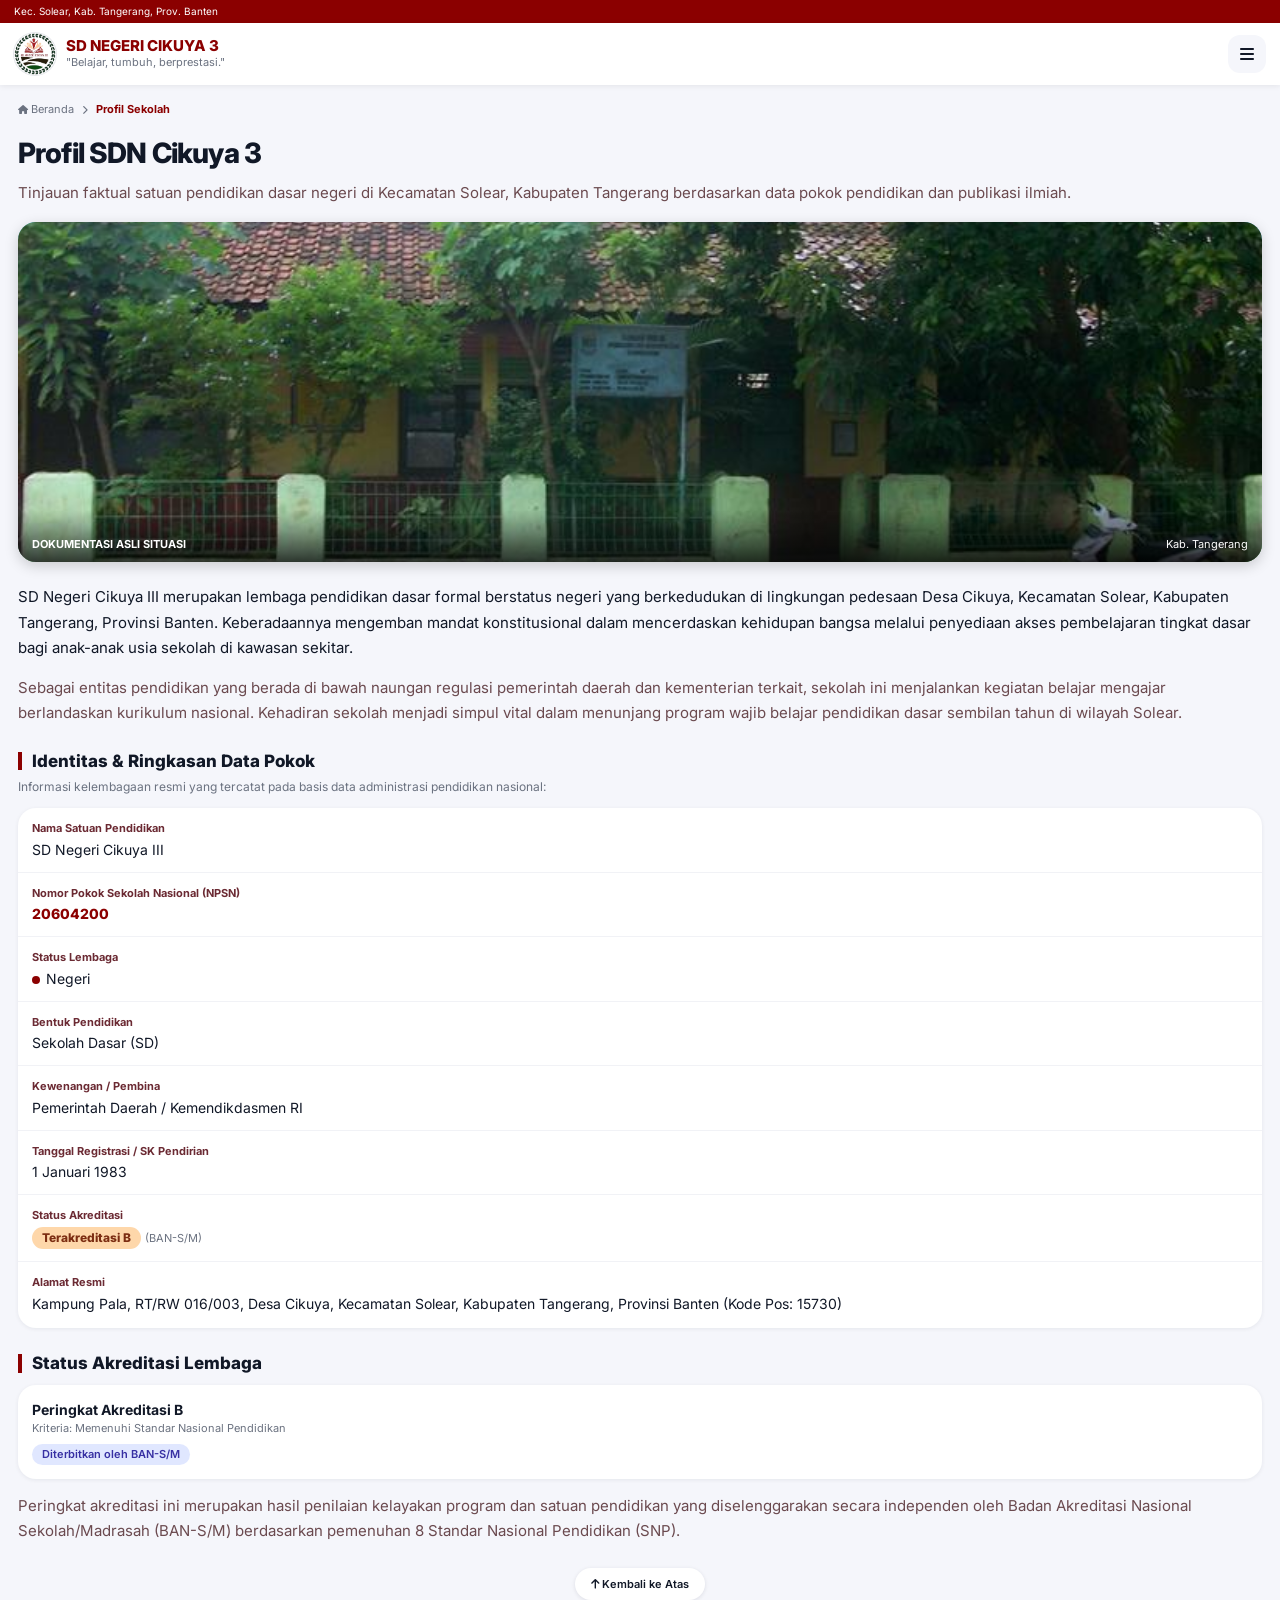
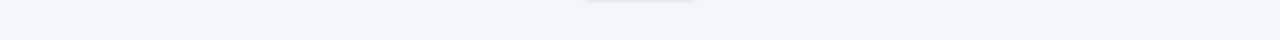
==== profil.html @ 25b9640c "Add files via upload" ====
<!DOCTYPE html>
<html lang="id">
<head>
<meta charset="UTF-8">
<meta name="viewport" content="width=device-width, initial-scale=1">
<title>Profil Sekolah | SD Negeri Cikuya 3</title>
<link rel="preconnect" href="https://fonts.googleapis.com">
<link href="https://fonts.googleapis.com/css2?family=Inter:wght@400;500;600;700;800&display=swap" rel="stylesheet">
<link rel="stylesheet" href="https://cdnjs.cloudflare.com/ajax/libs/font-awesome/6.5.2/css/all.min.css">
<link rel="icon" type="image/png" href="logo.png">
<link rel="stylesheet" href="style.css">
</head>
<body>
<div class="topbar"></i> Kec. Solear, Kab. Tangerang, Prov. Banten</div>

<header class="header">
  <a href="index.html" class="brand">
    <span class="logo"><img src="logo.png" alt="Logo SDN Cikuya 3"></span>
    <span><strong>SD NEGERI CIKUYA 3</strong><small>"Belajar, tumbuh, berprestasi."</small></span>
  </a>
  <button class="icon-btn" id="openMenu" aria-label="Buka menu"><i class="fa-solid fa-bars"></i></button>
</header>

<div class="overlay" id="overlay"></div>
<aside class="drawer" id="drawer" aria-hidden="true">
  <div class="drawer-head">
    <span class="logo"><img src="logo.png" alt="Logo SDN Cikuya 3"></span>
    <span><strong>SDN CIKUYA 3</strong><small>"Belajar, tumbuh, berprestasi."</small></span>
    <button class="close-btn" id="closeMenu" aria-label="Tutup menu"><i class="fa-solid fa-xmark"></i></button>
  </div>
  <nav>
    <a href="index.html"><i class="fa-solid fa-house"></i> Beranda</a>
    <a href="profil.html" class="active"><i class="fa-solid fa-building-columns"></i> Profil Sekolah</a>
    <a href="index.html#galeri"><i class="fa-regular fa-images"></i> Galeri Kegiatan</a>
    <a href="index.html#warta"><i class="fa-regular fa-newspaper"></i> Berita &amp; Informasi</a>
    <a href="index.html#legalitas"><i class="fa-solid fa-award"></i> Akreditasi</a>
    <a href="index.html#kontak"><i class="fa-solid fa-phone"></i> Kontak</a>
  </nav>
  <div class="drawer-foot"><small>STATUS AKREDITASI</small><span class="badge gold">TERAKREDITASI B</span></div>
</aside>

<main class="page" id="atas">
  <nav class="crumb" aria-label="Breadcrumb">
    <a href="index.html"><i class="fa-solid fa-house"></i> Beranda</a>
    <i class="fa-solid fa-chevron-right"></i>
    <span>Profil Sekolah</span>
  </nav>

  <h1>Profil SDN Cikuya 3</h1>
  <p class="lead">Tinjauan faktual satuan pendidikan dasar negeri di Kecamatan Solear, Kabupaten Tangerang berdasarkan data pokok pendidikan dan publikasi ilmiah.</p>

  <figure class="photo-hero">
    <img src="foto-sekolah.jpg" alt="Gedung SD Negeri Cikuya 3">
    <figcaption><b>DOKUMENTASI ASLI SITUASI</b><span>Kab. Tangerang</span></figcaption>
  </figure>

  <p class="prose dark">SD Negeri Cikuya III merupakan lembaga pendidikan dasar formal berstatus negeri yang berkedudukan di lingkungan pedesaan Desa Cikuya, Kecamatan Solear, Kabupaten Tangerang, Provinsi Banten. Keberadaannya mengemban mandat konstitusional dalam mencerdaskan kehidupan bangsa melalui penyediaan akses pembelajaran tingkat dasar bagi anak-anak usia sekolah di kawasan sekitar.</p>
  <p class="prose">Sebagai entitas pendidikan yang berada di bawah naungan regulasi pemerintah daerah dan kementerian terkait, sekolah ini menjalankan kegiatan belajar mengajar berlandaskan kurikulum nasional. Kehadiran sekolah menjadi simpul vital dalam menunjang program wajib belajar pendidikan dasar sembilan tahun di wilayah Solear.</p>

  <h2 class="sec">Identitas &amp; Ringkasan Data Pokok</h2>
  <p class="sub">Informasi kelembagaan resmi yang tercatat pada basis data administrasi pendidikan nasional:</p>
  <div class="idlist">
    <div class="idrow"><small>Nama Satuan Pendidikan</small><span>SD Negeri Cikuya III</span></div>
    <div class="idrow"><small>Nomor Pokok Sekolah Nasional (NPSN)</small><span class="red-t strong">20604200</span></div>
    <div class="idrow"><small>Status Lembaga</small><span><i class="dot"></i>Negeri</span></div>
    <div class="idrow"><small>Bentuk Pendidikan</small><span>Sekolah Dasar (SD)</span></div>
    <div class="idrow"><small>Kewenangan / Pembina</small><span>Pemerintah Daerah / Kemendikdasmen RI</span></div>
    <div class="idrow"><small>Tanggal Registrasi / SK Pendirian</small><span>1 Januari 1983</span></div>
    <div class="idrow"><small>Status Akreditasi</small><span><b class="pill">Terakreditasi B</b> <em>(BAN-S/M)</em></span></div>
    <div class="idrow"><small>Alamat Resmi</small><span class="addr-t">Kampung Pala, RT/RW 016/003, Desa Cikuya, Kecamatan Solear, Kabupaten Tangerang, Provinsi Banten (Kode Pos: 15730)</span></div>
  </div>

  <h2 class="sec">Status Akreditasi Lembaga</h2>
  <div class="akr">
    <strong>Peringkat Akreditasi B</strong>
    <small>Kriteria: Memenuhi Standar Nasional Pendidikan</small>
    <span class="pill blue">Diterbitkan oleh BAN-S/M</span>
  </div>
  <p class="prose">Peringkat akreditasi ini merupakan hasil penilaian kelayakan program dan satuan pendidikan yang diselenggarakan secara independen oleh Badan Akreditasi Nasional Sekolah/Madrasah (BAN-S/M) berdasarkan pemenuhan 8 Standar Nasional Pendidikan (SNP).</p>

  <a class="totop" href="#atas"><i class="fa-solid fa-arrow-up"></i> Kembali ke Atas</a>
</main>

<script src="script.js"></script>
</body>
</html>
---- style.css ----
:root{--maroon:#8b0000;--maroon-d:#5f0010;--maroon-s:#fdecee;--gold:#b7791f;--gold-s:#fef3c7;--blue:#4f46e5;--blue-s:#e0e7ff;--ink:#111827;--mute:#6b7280;--bg:#f5f6fb;--card:#fff;--line:#e5e7eb;--navy:#1e293b}
*{box-sizing:border-box;margin:0;padding:0}
html{scroll-behavior:smooth;scroll-padding-top:120px}
body{font-family:Inter,system-ui,sans-serif;background:var(--bg);color:var(--ink);max-width:480px;margin:0 auto;line-height:1.5;font-size:14px}
a{color:inherit;text-decoration:none}
button{font:inherit;border:0;background:none;cursor:pointer;color:inherit}
small{font-size:11px;color:var(--mute);display:block}
:focus-visible{outline:2px solid var(--gold);outline-offset:2px}

.topbar{background:var(--maroon);color:#fff;font-size:10px;padding:4px 14px}
.header{position:sticky;top:0;z-index:30;background:#fff;display:flex;justify-content:space-between;align-items:center;padding:10px 14px;box-shadow:0 1px 6px rgba(0,0,0,.08)}
.brand{display:flex;gap:10px;align-items:center}
.brand strong{display:block;color:var(--maroon);font-size:15px;font-weight:800;line-height:1.1}
.logo{width:42px;height:42px;border-radius:50%;background:#fff;display:grid;place-items:center;flex:none;overflow:hidden;box-shadow:0 0 0 1px var(--line)}
.logo img{width:100%;height:100%;object-fit:cover}
.icon-btn{width:38px;height:38px;border-radius:12px;background:var(--bg);font-size:16px}

.overlay{position:fixed;inset:0;background:rgba(15,23,42,.65);opacity:0;pointer-events:none;transition:opacity .25s;z-index:40}
.overlay.show{opacity:1;pointer-events:auto}
.drawer{position:fixed;top:0;bottom:0;left:0;width:78%;max-width:300px;background:#fff;z-index:50;transform:translateX(-100%);transition:transform .28s;display:flex;flex-direction:column}
.drawer.open{transform:none}
.drawer-head{background:var(--maroon);color:#fff;padding:16px;display:flex;gap:10px;align-items:center;position:relative}
.drawer-head small{color:#fbd5d5}
.drawer-head .logo{background:#fff;color:var(--maroon)}
.close-btn{margin-left:auto;width:34px;height:34px;border-radius:50%;background:rgba(255,255,255,.18);color:#fff}
.close-btn.dark{background:var(--bg);color:var(--ink);position:absolute;top:12px;right:12px}
.drawer nav{flex:1;padding:8px 0}
.drawer nav a{display:flex;gap:12px;align-items:center;padding:14px 20px;font-weight:600;font-size:13px}
.drawer nav a i{color:var(--maroon);width:18px}
.drawer nav a:hover{background:var(--maroon-s)}
.drawer-foot{background:var(--blue-s);padding:14px 20px}

.hero{min-height:340px;display:flex;align-items:flex-end;color:#fff;background:linear-gradient(180deg,rgba(95,0,16,.3),rgba(60,0,10,.92)),url("foto-sekolah.jpg") center/cover no-repeat}
.hero-body{padding:24px 18px 46px}
.hero h1{font-size:34px;font-weight:800;letter-spacing:-.03em;margin:10px 0 6px}
.hero p{font-size:14px;opacity:.92;margin-bottom:16px}
.chips{display:flex;gap:6px;flex-wrap:wrap}
.chip{background:rgba(255,255,255,.92);color:var(--ink);font-size:10px;font-weight:700;padding:4px 10px;border-radius:99px}
.chip.red{color:var(--maroon)}
.chip.dark{background:rgba(255,255,255,.12);color:#fff}
.btn{background:var(--maroon);color:#fff;font-weight:700;padding:12px 20px;border-radius:12px;box-shadow:0 6px 16px rgba(0,0,0,.3)}
.btn:hover{background:#a10012}

.sheet{background:var(--bg);border-radius:24px 24px 0 0;margin-top:-24px;position:relative;padding:14px 14px 20px}
.card{background:var(--card);border-radius:18px;box-shadow:0 1px 4px rgba(17,24,39,.07);padding:14px}
.sec{display:flex;justify-content:space-between;align-items:baseline;font-size:17px;font-weight:800;margin:26px 0 12px;padding-left:10px;border-left:4px solid var(--maroon);line-height:1.1}
.sec small{font-size:10px;font-weight:600}
.grid2{display:grid;grid-template-columns:1fr 1fr;gap:10px;margin-bottom:12px}
.grid2.tight{margin:12px 0 10px}
.grid3{display:grid;grid-template-columns:repeat(3,1fr);gap:10px}
.red-t{color:var(--maroon)}.gold-t{color:var(--gold)}
.badge{display:inline-block;font-size:10px;font-weight:800;padding:3px 9px;border-radius:99px}
.badge.gold{background:var(--gold-s);color:#92400e}
.tile{width:38px;height:38px;border-radius:12px;display:grid;place-items:center;flex:none}
.tile.blue{background:var(--blue-s);color:var(--blue)}.tile.red{background:var(--maroon);color:#fff}.tile.gold{background:var(--gold-s);color:var(--gold)}
.tile.round{border-radius:50%}
.label{font-weight:800;color:var(--maroon);margin-bottom:2px}

.welcome{display:flex;gap:12px}
.welcome p{font-size:13px}
.stat b{display:block;font-size:26px;font-weight:800;margin:4px 0 8px}
.stat em{font-size:11px;font-weight:500;color:var(--mute);font-style:normal}
.stat .foot{display:block;background:var(--bg);border-radius:8px;padding:5px 8px;font-size:10px;text-align:center;color:var(--mute)}
.legal-head{display:flex;gap:10px;align-items:center}
.legal-head div{flex:1}.legal-head strong{font-size:13px;display:block}
.cell{background:var(--blue-s);border-radius:12px;padding:10px}
.cell b{font-size:13px}
.note{background:var(--maroon-s);border-radius:12px;padding:10px 12px;font-size:11px;font-weight:600;color:var(--maroon)}

.quick{background:#fff;border-radius:16px;padding:14px 6px;display:flex;flex-direction:column;align-items:center;gap:4px;text-align:center;box-shadow:0 1px 4px rgba(17,24,39,.07);transition:transform .15s}
.quick:active{transform:scale(.96)}
.quick b{font-size:12px}.quick small{font-size:10px}

.announce{background:var(--maroon);color:#fff;border-radius:18px;padding:14px;margin-bottom:10px}
.announce small{display:inline;color:#fbd5d5}
.announce h3{font-size:15px;margin:6px 0 4px}.announce p{font-size:11px;opacity:.9}
.news{display:flex;gap:12px;margin-bottom:10px;align-items:center}
.news h3{font-size:13px;margin:4px 0}
.thumb,.photo{display:grid;place-items:center;color:#fff;font-size:26px;border-radius:12px}
.thumb{width:84px;height:84px;flex:none}
.g1{background:linear-gradient(135deg,#16a34a,#065f46)}.g2{background:linear-gradient(135deg,#dc2626,#7f1d1d)}
.g3{background:linear-gradient(135deg,#ef4444,#7f1d1d)}.g4{background:linear-gradient(135deg,#f59e0b,#78350f)}

.scroller{display:grid;grid-template-columns:repeat(3,1fr);gap:10px}
.mini{min-width:130px;text-align:center;display:flex;flex-direction:column;align-items:center;gap:4px}
.mini-photo{width:100%;height:90px;border-radius:14px 14px 0 0;object-fit:cover;display:block;margin:0 0 6px}
.mini b{font-size:12px}
.gal{padding:0;overflow:hidden}
.gal .photo{height:110px;border-radius:0;width:100%;object-fit:cover;display:block}
.gal b,.gal small{padding:0 10px}.gal b{display:block;margin-top:8px;font-size:12px}.gal small{padding-bottom:10px}
.prestasi{background:var(--gold-s)}
.prestasi strong{display:block;margin-bottom:10px;font-size:13px}
.row{background:#fff;border-radius:12px;padding:10px;margin-bottom:6px;display:flex;gap:10px;align-items:center;font-size:12px}
.row b{margin-left:auto;font-size:11px}
.num{width:24px;height:24px;border-radius:50%;background:var(--gold-s);color:var(--gold);display:grid;place-items:center;font-weight:800;font-size:11px;flex:none}

.map{height:220px;border-radius:14px;position:relative;margin-bottom:10px;overflow:hidden}
.map iframe{width:100%;height:100%;display:block}
.coord{position:absolute;left:8px;right:8px;bottom:8px;background:var(--navy);color:#fff;border-radius:10px;padding:8px 10px;display:flex;justify-content:space-between;align-items:center;font-size:11px}
.coord a{background:var(--maroon);padding:4px 10px;border-radius:8px;font-weight:700}
.addr{background:var(--bg);color:var(--ink);font-weight:500;font-size:13px;margin-bottom:8px}
.addr small{font-weight:700;margin-bottom:2px}
.contact{display:flex;gap:12px;align-items:center;background:var(--bg);border-radius:14px;padding:10px;margin-bottom:8px}
.contact span:nth-child(2){flex:1}.contact b{font-size:14px;word-break:break-all}
.tagline{margin-top:12px;text-align:center}.tagline small{margin-top:4px;font-size:10px}

.footer{background:var(--navy);color:#cbd5e1;padding:26px 18px 20px}
.footer .brand strong{color:#fff}.footer small{color:#94a3b8}
.footer p{margin:12px 0;font-size:13px}
.footer h4{font-size:11px;color:#fbbf24;margin-top:16px}
.social{display:flex;gap:8px;margin:14px 0}
.social a{width:34px;height:34px;border-radius:50%;background:rgba(255,255,255,.1);display:grid;place-items:center}
.copy{text-align:center;margin-top:20px;font-size:10px}

.modal{position:fixed;inset:0;z-index:60;background:rgba(15,23,42,.7);display:none;align-items:flex-end;justify-content:center}
.modal.show{display:flex}
.modal-box{background:#fff;width:100%;max-width:480px;max-height:85vh;overflow-y:auto;border-radius:24px 24px 0 0;padding:24px 20px 28px;position:relative;animation:up .25s}
.modal-box h3{color:var(--maroon);font-size:18px;margin-bottom:10px;padding-right:40px}
.modal-box p,.modal-box li{font-size:13px;margin-bottom:8px}
.modal-box ul{padding-left:18px}
@keyframes up{from{transform:translateY(40px);opacity:0}}
@media (prefers-reduced-motion:reduce){*{transition:none!important;animation:none!important}}

/* ===== Halaman Profil ===== */
.btn{display:inline-block}
.drawer nav a.active{background:var(--maroon-s);color:var(--maroon)}
.page{padding:16px 18px 40px;background:var(--bg)}
.crumb{display:flex;align-items:center;gap:8px;font-size:11px;color:var(--mute);margin-bottom:14px}
.crumb i{font-size:9px}.crumb span{color:var(--maroon);font-weight:700}
.page h1{font-size:28px;font-weight:800;letter-spacing:-.03em;margin-bottom:8px}
.lead{font-size:15px;color:#6b4a4f;margin-bottom:18px}
.photo-hero{position:relative;height:200px;border-radius:18px;overflow:hidden;margin-bottom:22px;box-shadow:0 4px 14px rgba(0,0,0,.18);background:linear-gradient(180deg,#7dd3fc,#86efac 60%,#166534)}
.photo-hero img{width:100%;height:100%;object-fit:cover;display:block}
.photo-hero figcaption{position:absolute;left:0;right:0;bottom:0;display:flex;justify-content:space-between;padding:26px 14px 10px;color:#fff;font-size:11px;background:linear-gradient(transparent,rgba(0,0,0,.75))}
.prose{font-size:15px;color:#6b4a4f;margin-bottom:14px;line-height:1.7}
.prose.dark{color:var(--ink)}
.sub{font-size:12px;color:var(--mute);margin:-4px 0 12px}
.idlist{background:#fff;border-radius:18px;box-shadow:0 1px 4px rgba(17,24,39,.07);overflow:hidden}
.idrow{padding:12px 14px;border-bottom:1px solid #f1f2f6}
.idrow:last-child{border:0}
.idrow small{color:#6b2a33;font-weight:700;margin-bottom:2px}
.idrow span{font-size:14px}
.idrow .strong{font-weight:800}
.idrow em{font-size:11px;color:var(--mute);font-style:normal}
.dot{display:inline-block;width:8px;height:8px;border-radius:50%;background:var(--maroon);margin-right:6px}
.pill{display:inline-block;background:#fed7aa;color:#7c2d12;font-size:12px;font-weight:800;padding:2px 10px;border-radius:99px}
.pill.blue{background:var(--blue-s);color:#3730a3;font-size:11px;font-weight:600;margin-top:8px}
.addr-t{line-height:1.7}
.akr{background:#fff;border-radius:18px;padding:14px;box-shadow:0 1px 4px rgba(17,24,39,.07);margin-bottom:14px}
.akr strong{display:block;font-size:14px}
.totop{display:table;margin:24px auto 0;background:#fff;border-radius:99px;padding:8px 16px;font-size:11px;font-weight:600;box-shadow:0 1px 4px rgba(17,24,39,.1)}
@media (min-width:768px){
  body{max-width:900px}
  .hero{border-radius:0 0 24px 24px}
  .grid2{grid-template-columns:repeat(4,1fr)}
  .grid3{grid-template-columns:repeat(6,1fr)}
  .scroller{grid-template-columns:repeat(3,1fr)}
  .gal{overflow:hidden}
  .sheet .grid2:has(.gal){grid-template-columns:repeat(2,1fr)}
  .photo-hero{height:340px}
}
@media (min-width:1024px){
  body{max-width:1400px}
}
@media (min-width:1600px){
  body{max-width:100%}
}
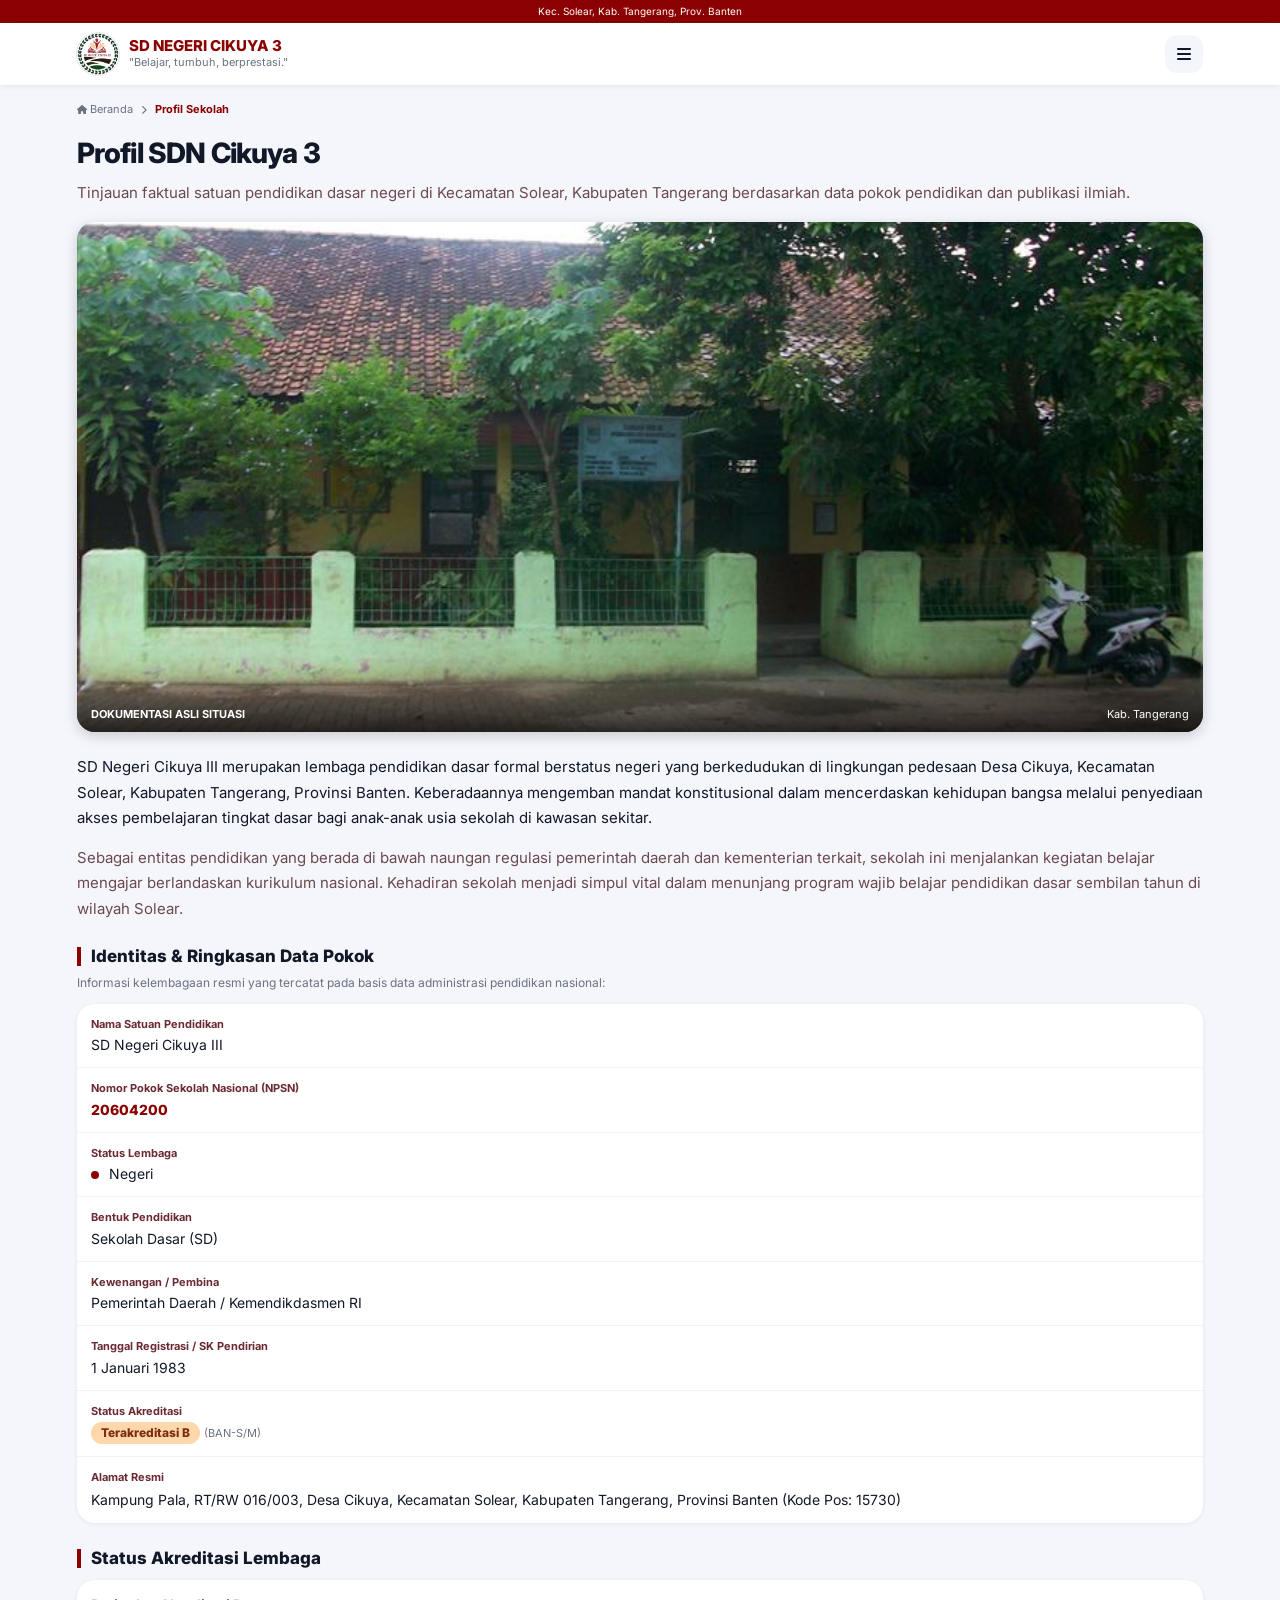
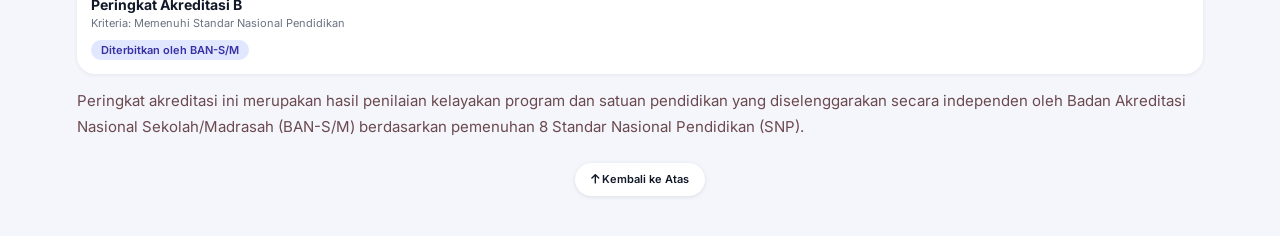
==== commit 824378f1: "Refactor HTML structure and improve formatting" ====
--- a/profil.html
+++ b/profil.html
@@ -1,86 +1,489 @@
 <!DOCTYPE html>
 <html lang="id">
 <head>
-<meta charset="UTF-8">
-<meta name="viewport" content="width=device-width, initial-scale=1">
-<title>Profil Sekolah | SD Negeri Cikuya 3</title>
-<link rel="preconnect" href="https://fonts.googleapis.com">
-<link href="https://fonts.googleapis.com/css2?family=Inter:wght@400;500;600;700;800&display=swap" rel="stylesheet">
-<link rel="stylesheet" href="https://cdnjs.cloudflare.com/ajax/libs/font-awesome/6.5.2/css/all.min.css">
-<link rel="icon" type="image/png" href="logo.png">
-<link rel="stylesheet" href="style.css">
+  <meta charset="UTF-8">
+  <meta name="viewport" content="width=device-width, initial-scale=1">
+
+  <title>Profil Sekolah | SD Negeri Cikuya 3</title>
+
+  <link rel="preconnect" href="https://fonts.googleapis.com">
+
+  <link
+    href="https://fonts.googleapis.com/css2?family=Inter:wght@400;500;600;700;800&display=swap"
+    rel="stylesheet"
+  >
+
+  <link
+    rel="stylesheet"
+    href="https://cdnjs.cloudflare.com/ajax/libs/font-awesome/6.5.2/css/all.min.css"
+  >
+
+  <link rel="icon" type="image/png" href="logo.png">
+
+  <link rel="stylesheet" href="style.css">
 </head>
+
 <body>
-<div class="topbar"></i> Kec. Solear, Kab. Tangerang, Prov. Banten</div>
-
-<header class="header">
-  <a href="index.html" class="brand">
-    <span class="logo"><img src="logo.png" alt="Logo SDN Cikuya 3"></span>
-    <span><strong>SD NEGERI CIKUYA 3</strong><small>"Belajar, tumbuh, berprestasi."</small></span>
-  </a>
-  <button class="icon-btn" id="openMenu" aria-label="Buka menu"><i class="fa-solid fa-bars"></i></button>
-</header>
-
-<div class="overlay" id="overlay"></div>
-<aside class="drawer" id="drawer" aria-hidden="true">
-  <div class="drawer-head">
-    <span class="logo"><img src="logo.png" alt="Logo SDN Cikuya 3"></span>
-    <span><strong>SDN CIKUYA 3</strong><small>"Belajar, tumbuh, berprestasi."</small></span>
-    <button class="close-btn" id="closeMenu" aria-label="Tutup menu"><i class="fa-solid fa-xmark"></i></button>
+
+  <!-- TOP BAR -->
+  <div class="topbar">
+    Kec. Solear, Kab. Tangerang, Prov. Banten
   </div>
-  <nav>
-    <a href="index.html"><i class="fa-solid fa-house"></i> Beranda</a>
-    <a href="profil.html" class="active"><i class="fa-solid fa-building-columns"></i> Profil Sekolah</a>
-    <a href="index.html#galeri"><i class="fa-regular fa-images"></i> Galeri Kegiatan</a>
-    <a href="index.html#warta"><i class="fa-regular fa-newspaper"></i> Berita &amp; Informasi</a>
-    <a href="index.html#legalitas"><i class="fa-solid fa-award"></i> Akreditasi</a>
-    <a href="index.html#kontak"><i class="fa-solid fa-phone"></i> Kontak</a>
-  </nav>
-  <div class="drawer-foot"><small>STATUS AKREDITASI</small><span class="badge gold">TERAKREDITASI B</span></div>
-</aside>
-
-<main class="page" id="atas">
-  <nav class="crumb" aria-label="Breadcrumb">
-    <a href="index.html"><i class="fa-solid fa-house"></i> Beranda</a>
-    <i class="fa-solid fa-chevron-right"></i>
-    <span>Profil Sekolah</span>
-  </nav>
-
-  <h1>Profil SDN Cikuya 3</h1>
-  <p class="lead">Tinjauan faktual satuan pendidikan dasar negeri di Kecamatan Solear, Kabupaten Tangerang berdasarkan data pokok pendidikan dan publikasi ilmiah.</p>
-
-  <figure class="photo-hero">
-    <img src="foto-sekolah.jpg" alt="Gedung SD Negeri Cikuya 3">
-    <figcaption><b>DOKUMENTASI ASLI SITUASI</b><span>Kab. Tangerang</span></figcaption>
-  </figure>
-
-  <p class="prose dark">SD Negeri Cikuya III merupakan lembaga pendidikan dasar formal berstatus negeri yang berkedudukan di lingkungan pedesaan Desa Cikuya, Kecamatan Solear, Kabupaten Tangerang, Provinsi Banten. Keberadaannya mengemban mandat konstitusional dalam mencerdaskan kehidupan bangsa melalui penyediaan akses pembelajaran tingkat dasar bagi anak-anak usia sekolah di kawasan sekitar.</p>
-  <p class="prose">Sebagai entitas pendidikan yang berada di bawah naungan regulasi pemerintah daerah dan kementerian terkait, sekolah ini menjalankan kegiatan belajar mengajar berlandaskan kurikulum nasional. Kehadiran sekolah menjadi simpul vital dalam menunjang program wajib belajar pendidikan dasar sembilan tahun di wilayah Solear.</p>
-
-  <h2 class="sec">Identitas &amp; Ringkasan Data Pokok</h2>
-  <p class="sub">Informasi kelembagaan resmi yang tercatat pada basis data administrasi pendidikan nasional:</p>
-  <div class="idlist">
-    <div class="idrow"><small>Nama Satuan Pendidikan</small><span>SD Negeri Cikuya III</span></div>
-    <div class="idrow"><small>Nomor Pokok Sekolah Nasional (NPSN)</small><span class="red-t strong">20604200</span></div>
-    <div class="idrow"><small>Status Lembaga</small><span><i class="dot"></i>Negeri</span></div>
-    <div class="idrow"><small>Bentuk Pendidikan</small><span>Sekolah Dasar (SD)</span></div>
-    <div class="idrow"><small>Kewenangan / Pembina</small><span>Pemerintah Daerah / Kemendikdasmen RI</span></div>
-    <div class="idrow"><small>Tanggal Registrasi / SK Pendirian</small><span>1 Januari 1983</span></div>
-    <div class="idrow"><small>Status Akreditasi</small><span><b class="pill">Terakreditasi B</b> <em>(BAN-S/M)</em></span></div>
-    <div class="idrow"><small>Alamat Resmi</small><span class="addr-t">Kampung Pala, RT/RW 016/003, Desa Cikuya, Kecamatan Solear, Kabupaten Tangerang, Provinsi Banten (Kode Pos: 15730)</span></div>
-  </div>
-
-  <h2 class="sec">Status Akreditasi Lembaga</h2>
-  <div class="akr">
-    <strong>Peringkat Akreditasi B</strong>
-    <small>Kriteria: Memenuhi Standar Nasional Pendidikan</small>
-    <span class="pill blue">Diterbitkan oleh BAN-S/M</span>
-  </div>
-  <p class="prose">Peringkat akreditasi ini merupakan hasil penilaian kelayakan program dan satuan pendidikan yang diselenggarakan secara independen oleh Badan Akreditasi Nasional Sekolah/Madrasah (BAN-S/M) berdasarkan pemenuhan 8 Standar Nasional Pendidikan (SNP).</p>
-
-  <a class="totop" href="#atas"><i class="fa-solid fa-arrow-up"></i> Kembali ke Atas</a>
-</main>
-
-<script src="script.js"></script>
+
+
+  <!-- HEADER -->
+  <header class="header">
+
+    <!-- LOGO -->
+    <a href="index.html" class="brand">
+
+      <span class="logo">
+        <img
+          src="logo.png"
+          alt="Logo SDN Cikuya 3"
+        >
+      </span>
+
+      <span>
+        <strong>SD NEGERI CIKUYA 3</strong>
+        <small>"Belajar, tumbuh, berprestasi."</small>
+      </span>
+
+    </a>
+
+
+    <!-- =========================
+         MENU LAPTOP / DESKTOP
+         ========================= -->
+    <nav class="desktop-nav">
+
+      <a href="index.html">
+        Beranda
+      </a>
+
+      <a href="profil.html" class="active">
+        Profil Sekolah
+      </a>
+
+      <a href="index.html#galeri">
+        Galeri Kegiatan
+      </a>
+
+      <a href="index.html#warta">
+        Berita &amp; Informasi
+      </a>
+
+      <a href="index.html#legalitas">
+        Akreditasi
+      </a>
+
+      <a href="index.html#kontak">
+        Kontak
+      </a>
+
+    </nav>
+
+
+    <!-- =========================
+         TOMBOL MENU HP
+         ========================= -->
+    <button
+      class="icon-btn"
+      id="openMenu"
+      aria-label="Buka menu"
+    >
+      <i class="fa-solid fa-bars"></i>
+    </button>
+
+  </header>
+
+
+  <!-- =========================
+       OVERLAY MENU HP
+       ========================= -->
+  <div
+    class="overlay"
+    id="overlay"
+  ></div>
+
+
+  <!-- =========================
+       DRAWER MENU HP
+       ========================= -->
+  <aside
+    class="drawer"
+    id="drawer"
+    aria-hidden="true"
+  >
+
+    <div class="drawer-head">
+
+      <span class="logo">
+        <img
+          src="logo.png"
+          alt="Logo SDN Cikuya 3"
+        >
+      </span>
+
+      <span>
+        <strong>SDN CIKUYA 3</strong>
+        <small>"Belajar, tumbuh, berprestasi."</small>
+      </span>
+
+      <button
+        class="close-btn"
+        id="closeMenu"
+        aria-label="Tutup menu"
+      >
+        <i class="fa-solid fa-xmark"></i>
+      </button>
+
+    </div>
+
+
+    <!-- MENU HP -->
+    <nav>
+
+      <a href="index.html">
+        <i class="fa-solid fa-house"></i>
+        Beranda
+      </a>
+
+      <a
+        href="profil.html"
+        class="active"
+      >
+        <i class="fa-solid fa-building-columns"></i>
+        Profil Sekolah
+      </a>
+
+      <a href="index.html#galeri">
+        <i class="fa-regular fa-images"></i>
+        Galeri Kegiatan
+      </a>
+
+      <a href="index.html#warta">
+        <i class="fa-regular fa-newspaper"></i>
+        Berita &amp; Informasi
+      </a>
+
+      <a href="index.html#legalitas">
+        <i class="fa-solid fa-award"></i>
+        Akreditasi
+      </a>
+
+      <a href="index.html#kontak">
+        <i class="fa-solid fa-phone"></i>
+        Kontak
+      </a>
+
+    </nav>
+
+
+    <!-- FOOTER DRAWER -->
+    <div class="drawer-foot">
+
+      <small>STATUS AKREDITASI</small>
+
+      <span class="badge gold">
+        TERAKREDITASI B
+      </span>
+
+    </div>
+
+  </aside>
+
+
+  <!-- =========================
+       KONTEN PROFIL
+       ========================= -->
+  <main
+    class="page"
+    id="atas"
+  >
+
+
+    <!-- BREADCRUMB -->
+    <nav
+      class="crumb"
+      aria-label="Breadcrumb"
+    >
+
+      <a href="index.html">
+        <i class="fa-solid fa-house"></i>
+        Beranda
+      </a>
+
+      <i class="fa-solid fa-chevron-right"></i>
+
+      <span>
+        Profil Sekolah
+      </span>
+
+    </nav>
+
+
+    <!-- JUDUL -->
+    <h1>
+      Profil SDN Cikuya 3
+    </h1>
+
+
+    <!-- DESKRIPSI -->
+    <p class="lead">
+      Tinjauan faktual satuan pendidikan dasar negeri
+      di Kecamatan Solear, Kabupaten Tangerang berdasarkan
+      data pokok pendidikan dan publikasi ilmiah.
+    </p>
+
+
+    <!-- =========================
+         FOTO SEKOLAH
+         ========================= -->
+    <figure class="photo-hero">
+
+      <img
+        src="foto-sekolah.jpg"
+        alt="Gedung SD Negeri Cikuya 3"
+      >
+
+      <figcaption>
+
+        <b>
+          DOKUMENTASI ASLI SITUASI
+        </b>
+
+        <span>
+          Kab. Tangerang
+        </span>
+
+      </figcaption>
+
+    </figure>
+
+
+    <!-- =========================
+         DESKRIPSI SEKOLAH
+         ========================= -->
+    <p class="prose dark">
+
+      SD Negeri Cikuya III merupakan lembaga pendidikan
+      dasar formal berstatus negeri yang berkedudukan
+      di lingkungan pedesaan Desa Cikuya, Kecamatan Solear,
+      Kabupaten Tangerang, Provinsi Banten.
+
+      Keberadaannya mengemban mandat konstitusional
+      dalam mencerdaskan kehidupan bangsa melalui
+      penyediaan akses pembelajaran tingkat dasar
+      bagi anak-anak usia sekolah di kawasan sekitar.
+
+    </p>
+
+
+    <p class="prose">
+
+      Sebagai entitas pendidikan yang berada di bawah
+      naungan regulasi pemerintah daerah dan kementerian
+      terkait, sekolah ini menjalankan kegiatan belajar
+      mengajar berlandaskan kurikulum nasional.
+
+      Kehadiran sekolah menjadi simpul vital dalam
+      menunjang program wajib belajar pendidikan dasar
+      sembilan tahun di wilayah Solear.
+
+    </p>
+
+
+    <!-- =========================
+         IDENTITAS SEKOLAH
+         ========================= -->
+    <h2 class="sec">
+      Identitas &amp; Ringkasan Data Pokok
+    </h2>
+
+
+    <p class="sub">
+      Informasi kelembagaan resmi yang tercatat pada
+      basis data administrasi pendidikan nasional:
+    </p>
+
+
+    <div class="idlist">
+
+      <div class="idrow">
+
+        <small>
+          Nama Satuan Pendidikan
+        </small>
+
+        <span>
+          SD Negeri Cikuya III
+        </span>
+
+      </div>
+
+
+      <div class="idrow">
+
+        <small>
+          Nomor Pokok Sekolah Nasional (NPSN)
+        </small>
+
+        <span class="red-t strong">
+          20604200
+        </span>
+
+      </div>
+
+
+      <div class="idrow">
+
+        <small>
+          Status Lembaga
+        </small>
+
+        <span>
+          <i class="dot"></i>
+          Negeri
+        </span>
+
+      </div>
+
+
+      <div class="idrow">
+
+        <small>
+          Bentuk Pendidikan
+        </small>
+
+        <span>
+          Sekolah Dasar (SD)
+        </span>
+
+      </div>
+
+
+      <div class="idrow">
+
+        <small>
+          Kewenangan / Pembina
+        </small>
+
+        <span>
+          Pemerintah Daerah / Kemendikdasmen RI
+        </span>
+
+      </div>
+
+
+      <div class="idrow">
+
+        <small>
+          Tanggal Registrasi / SK Pendirian
+        </small>
+
+        <span>
+          1 Januari 1983
+        </span>
+
+      </div>
+
+
+      <div class="idrow">
+
+        <small>
+          Status Akreditasi
+        </small>
+
+        <span>
+
+          <b class="pill">
+            Terakreditasi B
+          </b>
+
+          <em>
+            (BAN-S/M)
+          </em>
+
+        </span>
+
+      </div>
+
+
+      <div class="idrow">
+
+        <small>
+          Alamat Resmi
+        </small>
+
+        <span class="addr-t">
+
+          Kampung Pala, RT/RW 016/003,
+          Desa Cikuya, Kecamatan Solear,
+          Kabupaten Tangerang, Provinsi Banten
+          (Kode Pos: 15730)
+
+        </span>
+
+      </div>
+
+    </div>
+
+
+    <!-- =========================
+         AKREDITASI
+         ========================= -->
+    <h2 class="sec">
+      Status Akreditasi Lembaga
+    </h2>
+
+
+    <div class="akr">
+
+      <strong>
+        Peringkat Akreditasi B
+      </strong>
+
+      <small>
+        Kriteria: Memenuhi Standar Nasional Pendidikan
+      </small>
+
+      <span class="pill blue">
+        Diterbitkan oleh BAN-S/M
+      </span>
+
+    </div>
+
+
+    <p class="prose">
+
+      Peringkat akreditasi ini merupakan hasil penilaian
+      kelayakan program dan satuan pendidikan yang
+      diselenggarakan secara independen oleh Badan
+      Akreditasi Nasional Sekolah/Madrasah (BAN-S/M)
+      berdasarkan pemenuhan 8 Standar Nasional
+      Pendidikan (SNP).
+
+    </p>
+
+
+    <!-- KEMBALI KE ATAS -->
+    <a
+      class="totop"
+      href="#atas"
+    >
+
+      <i class="fa-solid fa-arrow-up"></i>
+
+      Kembali ke Atas
+
+    </a>
+
+  </main>
+
+
+  <!-- JAVASCRIPT -->
+  <script src="script.js"></script>
+
 </body>
 </html>
--- a/style.css
+++ b/style.css
@@ -1,5 +1,6 @@
 :root{--maroon:#8b0000;--maroon-d:#5f0010;--maroon-s:#fdecee;--gold:#b7791f;--gold-s:#fef3c7;--blue:#4f46e5;--blue-s:#e0e7ff;--ink:#111827;--mute:#6b7280;--bg:#f5f6fb;--card:#fff;--line:#e5e7eb;--navy:#1e293b}
 *{box-sizing:border-box;margin:0;padding:0}
+html,body{overflow-x:hidden}
 html{scroll-behavior:smooth;scroll-padding-top:120px}
 body{font-family:Inter,system-ui,sans-serif;background:var(--bg);color:var(--ink);max-width:480px;margin:0 auto;line-height:1.5;font-size:14px}
 a{color:inherit;text-decoration:none}
@@ -7,7 +8,13 @@
 small{font-size:11px;color:var(--mute);display:block}
 :focus-visible{outline:2px solid var(--gold);outline-offset:2px}
 
-.topbar{background:var(--maroon);color:#fff;font-size:10px;padding:4px 14px}
+.topbar{
+  background:var(--maroon);
+  color:#fff;
+  font-size:10px;
+  padding:4px 14px;
+  text-align:center;
+}
 .header{position:sticky;top:0;z-index:30;background:#fff;display:flex;justify-content:space-between;align-items:center;padding:10px 14px;box-shadow:0 1px 6px rgba(0,0,0,.08)}
 .brand{display:flex;gap:10px;align-items:center}
 .brand strong{display:block;color:var(--maroon);font-size:15px;font-weight:800;line-height:1.1}
@@ -82,7 +89,7 @@
 .g3{background:linear-gradient(135deg,#ef4444,#7f1d1d)}.g4{background:linear-gradient(135deg,#f59e0b,#78350f)}
 
 .scroller{display:grid;grid-template-columns:repeat(3,1fr);gap:10px}
-.mini{min-width:130px;text-align:center;display:flex;flex-direction:column;align-items:center;gap:4px}
+.mini{text-align:center;display:flex;flex-direction:column;align-items:center;gap:4px}
 .mini-photo{width:100%;height:90px;border-radius:14px 14px 0 0;object-fit:cover;display:block;margin:0 0 6px}
 .mini b{font-size:12px}
 .gal{padding:0;overflow:hidden}
@@ -149,19 +156,377 @@
 .akr{background:#fff;border-radius:18px;padding:14px;box-shadow:0 1px 4px rgba(17,24,39,.07);margin-bottom:14px}
 .akr strong{display:block;font-size:14px}
 .totop{display:table;margin:24px auto 0;background:#fff;border-radius:99px;padding:8px 16px;font-size:11px;font-weight:600;box-shadow:0 1px 4px rgba(17,24,39,.1)}
+
+/* =====================================================
+   TAMPILAN LAPTOP / DESKTOP
+   HP TETAP MENGGUNAKAN CSS YANG LAMA
+   ===================================================== */
+
+.desktop-nav {
+  display: none;
+}
+
+/* ===== Tampilan untuk layar besar (tablet/komputer) ===== */
+
 @media (min-width:768px){
-  body{max-width:900px}
-  .hero{border-radius:0 0 24px 24px}
-  .grid2{grid-template-columns:repeat(4,1fr)}
-  .grid3{grid-template-columns:repeat(6,1fr)}
-  .scroller{grid-template-columns:repeat(3,1fr)}
-  .gal{overflow:hidden}
-  .sheet .grid2:has(.gal){grid-template-columns:repeat(2,1fr)}
-  .photo-hero{height:340px}
-}
+
+  body{
+    max-width:900px;
+  }
+
+  .hero{
+    border-radius:0 0 24px 24px;
+  }
+
+  .grid2{
+    grid-template-columns:repeat(4,1fr);
+  }
+
+  .grid3{
+    grid-template-columns:repeat(6,1fr);
+  }
+
+  .scroller{
+    grid-template-columns:repeat(3,1fr);
+  }
+
+  .gal{
+    overflow:hidden;
+  }
+
+  .sheet .grid2:has(.gal){
+    grid-template-columns:repeat(2,1fr);
+  }
+
+  /* FOTO PROFIL */
+  .photo-hero{
+    height:340px;
+  }
+
+  /* FOTO EKSTRAKURIKULER - LAPTOP */
+  .mini-photo{
+    height:100px;
+  }
+
+  /* FOTO GALERI - LAPTOP */
+  .gal .photo{
+    height:130px;
+  }
+
+}
+
+
+/* ===== LAPTOP BESAR ===== */
+
 @media (min-width:1024px){
-  body{max-width:1400px}
-}
+
+  body{
+    max-width:1400px;
+  }
+
+}
+
+
+/* ===== MONITOR BESAR ===== */
+
 @media (min-width:1600px){
-  body{max-width:100%}
-}+
+  body{
+    max-width:100%;
+  }
+
+
+  /* TOP BAR */
+  .topbar {
+  padding: 8px 0;
+  font-size: 12px;
+  text-align: center;
+}
+
+  /* HEADER */
+  .header {
+    position: relative;
+    min-height: 100px;
+    padding: 18px 5%;
+    box-shadow: none;
+    border-bottom: 1px solid #eee;
+  }
+
+  .brand {
+    gap: 14px;
+  }
+
+  .brand strong {
+    font-size: 23px;
+  }
+
+  .brand small {
+    font-size: 12px;
+  }
+
+  .logo {
+    width: 58px;
+    height: 58px;
+  }
+
+  /* NAVBAR LAPTOP */
+  .desktop-nav {
+    display: flex;
+    align-items: center;
+    gap: 0;
+
+    position: absolute;
+    left: 0;
+    right: 0;
+    bottom: -58px;
+
+    height: 58px;
+    padding: 0 5%;
+
+    background: var(--maroon);
+    z-index: 25;
+  }
+
+  .desktop-nav a {
+    height: 58px;
+
+    display: flex;
+    align-items: center;
+    gap: 8px;
+
+    padding: 0 20px;
+
+    color: #fff;
+    font-size: 14px;
+    font-weight: 600;
+
+    white-space: nowrap;
+  }
+
+  .desktop-nav a:hover,
+  .desktop-nav a.active {
+    background: var(--maroon-d);
+  }
+
+  .desktop-nav i {
+    font-size: 9px;
+  }
+
+  /* TOMBOL HAMBURGER HILANG DI LAPTOP */
+  .header .icon-btn {
+    display: none;
+  }
+
+  /* AREA PROFIL */
+  .page {
+    padding: 95px 5% 55px;
+    background: var(--bg);
+  }
+
+  /* BREADCRUMB */
+  .crumb {
+    max-width: 1280px;
+    margin: 0 auto 18px;
+    font-size: 12px;
+  }
+
+  /* JUDUL */
+  .page > h1 {
+    max-width: 1280px;
+    margin-left: auto;
+    margin-right: auto;
+
+    font-size: 42px;
+    letter-spacing: -.04em;
+    margin-bottom: 10px;
+  }
+
+  .page > .lead {
+    max-width: 1050px;
+    margin-left: auto;
+    margin-right: auto;
+
+    font-size: 16px;
+    margin-bottom: 28px;
+  }
+
+  /* FOTO PROFIL BESAR */
+  .photo-hero {
+    max-width: 1280px;
+    height: 480px;
+
+    margin: 0 auto 32px;
+
+    border-radius: 24px;
+    box-shadow: 0 10px 30px rgba(0,0,0,.16);
+  }
+
+  .photo-hero::after {
+    content: "";
+
+    position: absolute;
+    inset: 0;
+
+    background:
+      linear-gradient(
+        90deg,
+        rgba(95,0,16,.78) 0%,
+        rgba(95,0,16,.35) 45%,
+        rgba(95,0,16,.08) 100%
+      );
+
+    pointer-events: none;
+  }
+
+  .photo-hero figcaption {
+    z-index: 2;
+
+    padding: 55px 42px 32px;
+
+    font-size: 13px;
+  }
+
+  /* DESKRIPSI PROFIL */
+  .page > .prose,
+  .page > .sec,
+  .page > .sub,
+  .page > .idlist,
+  .page > .akr {
+    max-width: 1280px;
+
+    margin-left: auto;
+    margin-right: auto;
+  }
+
+  .page > .prose {
+    font-size: 16px;
+    line-height: 1.85;
+  }
+
+  /* PARAGRAF PERTAMA */
+  .page > .prose.dark {
+    background: #fff;
+
+    border-left: 5px solid var(--maroon);
+    border-radius: 0 14px 14px 0;
+
+    padding: 22px 26px;
+
+    box-shadow: 0 2px 8px rgba(17,24,39,.05);
+
+    margin-bottom: 18px;
+  }
+
+  /* PARAGRAF KEDUA */
+  .page > .prose:not(.dark) {
+    padding: 0 4px;
+    margin-bottom: 25px;
+  }
+
+  /* JUDUL SECTION */
+  .sec {
+    font-size: 22px;
+
+    margin-top: 38px;
+    margin-bottom: 10px;
+
+    padding-left: 14px;
+  }
+
+  .sub {
+    font-size: 13px;
+    margin-bottom: 16px;
+  }
+
+  /* DATA IDENTITAS 2 KOLOM */
+  .idlist {
+    display: grid;
+
+    grid-template-columns: 1fr 1fr;
+
+    border-radius: 20px;
+
+    box-shadow:
+      0 3px 14px rgba(17,24,39,.08);
+  }
+
+  .idrow {
+    min-height: 92px;
+
+    padding: 18px 22px;
+
+    display: flex;
+    flex-direction: column;
+    justify-content: center;
+  }
+
+  .idrow:nth-child(odd) {
+    border-right: 1px solid #f1f2f6;
+  }
+
+  .idrow small {
+    font-size: 11px;
+    margin-bottom: 5px;
+  }
+
+  .idrow span {
+    font-size: 15px;
+  }
+
+  /* AKREDITASI */
+  .akr {
+    border-left: 5px solid var(--gold);
+
+    padding: 22px 24px;
+
+    margin-bottom: 18px;
+
+    box-shadow:
+      0 3px 12px rgba(17,24,39,.07);
+  }
+
+  .akr strong {
+    font-size: 18px;
+  }
+
+  /* KEMBALI KE ATAS */
+  .totop {
+    margin-top: 30px;
+  }
+}
+
+
+/* LAPTOP BESAR */
+@media (min-width: 1200px) {
+
+  .header {
+    padding-left: 6%;
+    padding-right: 6%;
+  }
+
+  .desktop-nav {
+    padding-left: 6%;
+    padding-right: 6%;
+  }
+
+  .page {
+    padding-left: 6%;
+    padding-right: 6%;
+  }
+
+  .photo-hero {
+    height: 510px;
+  }
+}
+
+
+/* MONITOR BESAR */
+@media (min-width: 1600px) {
+
+  .page {
+    padding-left: 8%;
+    padding-right: 8%;
+  }
+
+
+}
